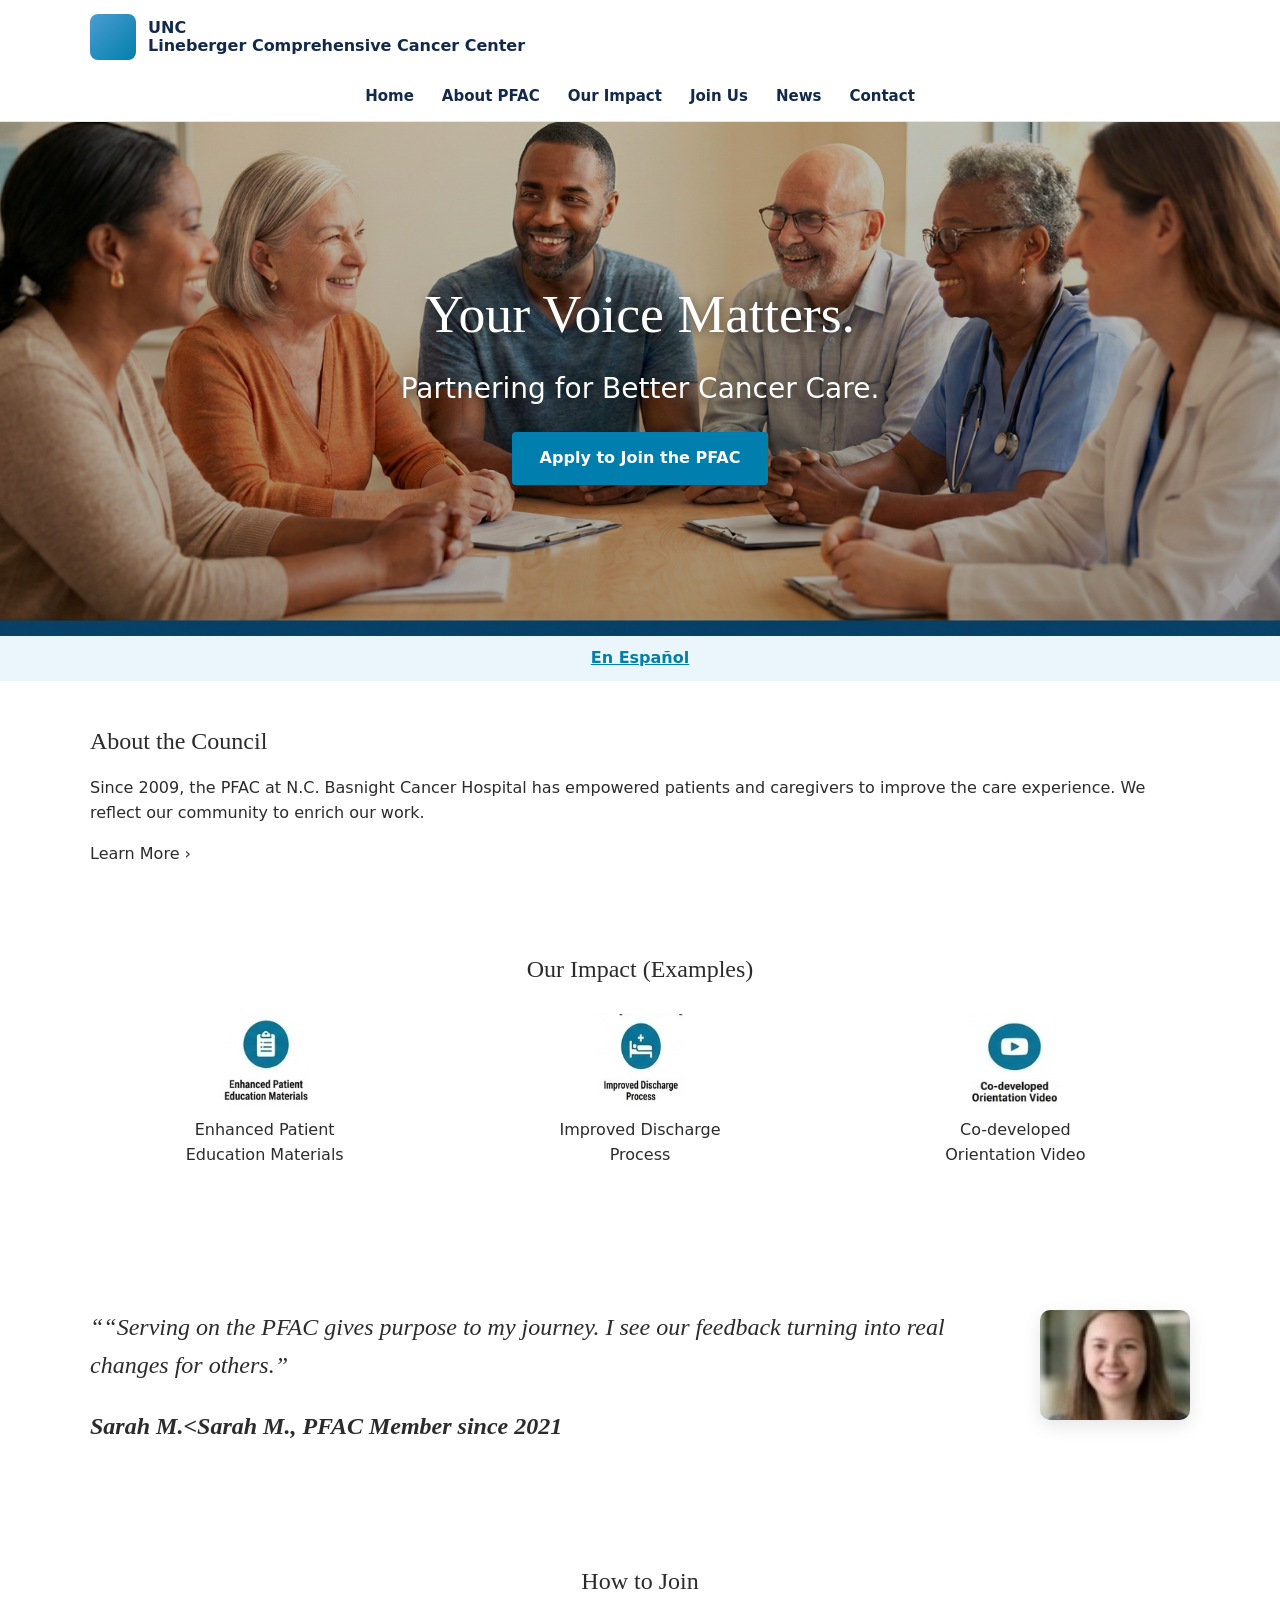
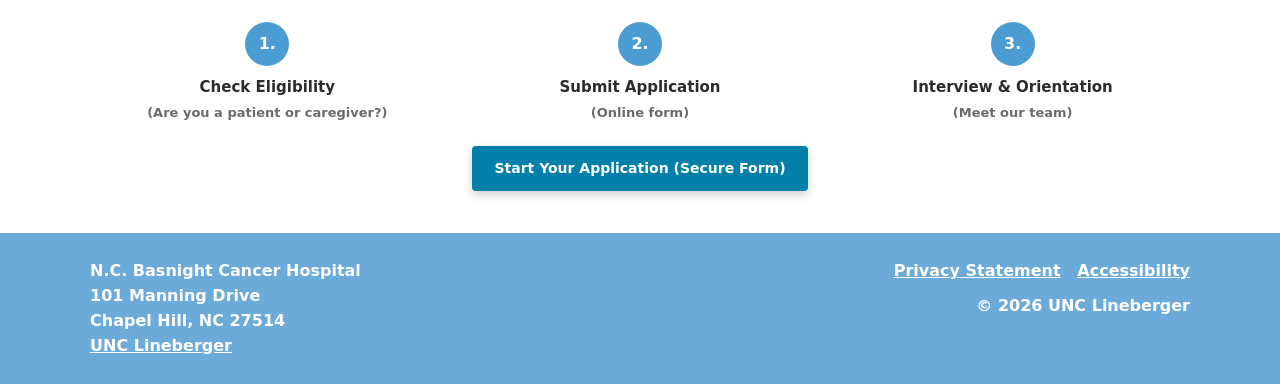
==== index.html @ 712aec74 "Add files via upload" ====
<!doctype html>
<html lang="en">
<head>
  <meta charset="utf-8" />
  <meta name="viewport" content="width=device-width, initial-scale=1" />
  <title>PFAC | UNC Lineberger Comprehensive Cancer Center</title>
  <link rel="stylesheet" href="assets/css/styles.css" />
</head>
<body>
  <header class="header">
    <div class="container">
      <div class="header__top">
        <div class="brand" aria-label="UNC Lineberger Comprehensive Cancer Center">
          <div class="brand__mark" aria-hidden="true"></div>
          <div class="brand__text">
            <div>UNC</div>
            <div class="brand__sub">Lineberger Comprehensive Cancer Center</div>
          </div>
        </div>
      </div>
    </div>
    <div class="nav">
      <div class="container">
        <ul>
          <li><a href="index.html">Home</a></li>
          <li><a href="about.html">About PFAC</a></li>
          <li><a href="impact.html">Our Impact</a></li>
          <li><a href="join.html">Join Us</a></li>
          <li><a href="news.html">News</a></li>
          <li><a href="contact.html">Contact</a></li>
        </ul>
      </div>
    </div>
  </header>

  <main>
    
<section class="hero" role="banner" aria-label="PFAC hero">
  <img class="hero__img" src="assets/img/hero-banner-hires.png" alt="Patients, caregivers, and clinicians meeting together" />
  <div class="hero__overlay"></div>
  <div class="hero__content">
    <h1>Your Voice Matters.</h1>
    <p>Partnering for Better Cancer Care.</p>
    <a class="hero__btn" href="join.html">Apply to Join the PFAC</a>
  </div>
</section>


    <div class="langbar">
      <div class="container">
        <a href="espanol.html">En Espa&ntilde;ol</a>
      </div>
    </div>

    <section class="section">
      <div class="container">
        <div class="about">
          <h2>About the Council</h2>
          <p>
            Since 2009, the PFAC at N.C. Basnight Cancer Hospital has empowered patients and caregivers to improve the care experience.
            We reflect our community to enrich our work.
          </p>
          <a class="link" href="about.html">Learn More &rsaquo;</a>
        </div>
      </div>
    </section>

    <section class="section" aria-label="Our impact examples">
      <div class="container">
        <h2 style="text-align:center">Our Impact (Examples)</h2>
        <div class="impact-grid">
          <a class="impact-card" href="impact.html#education">
            <div class="impact-icon"><img src="assets/img/icon-education.jpg" alt="Enhanced Patient Education Materials icon" /></div>
            <div class="impact-title">Enhanced Patient<br/>Education Materials</div>
          </a>
          <a class="impact-card" href="impact.html#discharge">
            <div class="impact-icon"><img src="assets/img/icon-discharge.jpg" alt="Improved Discharge Process icon" /></div>
            <div class="impact-title">Improved Discharge<br/>Process</div>
          </a>
          <a class="impact-card" href="impact.html#video">
            <div class="impact-icon"><img src="assets/img/icon-video.jpg" alt="Co-developed Orientation Video icon" /></div>
            <div class="impact-title">Co-developed<br/>Orientation Video</div>
          </a>
        </div>
      </div>
    </section>

    <section class="section section--light" aria-label="Member testimonial">
      <div class="container">
        <div class="testimonial">
          <div class="testimonial__quote">
            <p>
              &ldquo;<span id="pfac-quote">“Serving on the PFAC gives purpose to my journey. I see our feedback turning into real changes for others.&rdquo;
            ”</span></p>
            <div class="testimonial__who"><strong>Sarah M.<<span id="pfac-cite">/strong>, PFAC Member since 2021</span></div>
          </div>
          <div class="testimonial__image">
            <img id="pfac-photo" src="assets/img/members/sarah.jpg" alt="Photo of PFAC member Sarah" />
          </div>
        </div>
      </div>
    </section>

    <section class="section" aria-label="How to join">
      <div class="container">
        <h2 style="text-align:center">How to Join</h2>
        <div class="steps">
          <div class="step">
            <div class="step__num">1.</div>
            <h4>Check Eligibility</h4>
            <p>(Are you a patient or caregiver?)</p>
          </div>
          <div class="step">
            <div class="step__num">2.</div>
            <h4>Submit Application</h4>
            <p>(Online form)</p>
          </div>
          <div class="step">
            <div class="step__num">3.</div>
            <h4>Interview &amp; Orientation</h4>
            <p>(Meet our team)</p>
          </div>
        </div>
        <div style="text-align:center; margin-top:22px">
          <a class="btn" href="join.html">Start Your Application (Secure Form)</a>
        </div>
      </div>
    </section>
  </main>

  <footer class="footer">
    <div class="container">
      <div class="footer__grid">
        <div>
          <strong>N.C. Basnight Cancer Hospital</strong><br/>
          101 Manning Drive<br/>
          Chapel Hill, NC 27514<br/>
          <a href="index.html">UNC Lineberger</a>
        </div>
        <div class="footer__right">
          <div>
            <a href="privacy.html">Privacy Statement</a>&nbsp;&nbsp;
            <a href="accessibility.html">Accessibility</a>
          </div>
          <div style="margin-top:10px">&copy; 2026 UNC Lineberger</div>
        </div>
      </div>
    </div>
  </footer>

  <script src="assets/js/nav.js"></script>
  <script src="assets/js/member-rotator.js"></script>
</body>
</html>
---- assets/css/styles.css ----
:root{
  --carolina-blue:#4B9CD3;
  --deep-cerulean:#0280A9;
  --brand-navy:#13294B;
  --text:#2b2b2b;
  --muted:#6b6b6b;
  --light:#EAF6FB;
  --white:#ffffff;
  --shadow:0 6px 18px rgba(0,0,0,.10);
}

*{box-sizing:border-box}
html,body{margin:0;padding:0}

body{
  font-family: system-ui, -apple-system, Segoe UI, Roboto, Arial, sans-serif;
  color:var(--text);
  line-height:1.55;
  background:var(--white);
}

h1,h2,h3{
  margin:0 0 .5rem 0;
  font-family: Georgia, 'Times New Roman', Times, serif;
  font-weight:500;
}

a{color:inherit;text-decoration:none}

.container{
  width:min(1100px, calc(100% - 40px));
  margin:0 auto;
}

/* Header */
.header{
  background:var(--white);
  border-bottom:1px solid #e6e6e6;
}
.header__top{
  display:flex;
  align-items:center;
  gap:18px;
  padding:14px 0;
}
.brand{
  display:flex;
  align-items:center;
  gap:12px;
}
.brand__mark{
  width:46px;
  height:46px;
  border-radius:8px;
  background:linear-gradient(135deg, var(--carolina-blue), var(--deep-cerulean));
}
.brand__text{
  font-weight:600;
  color:var(--brand-navy);
  line-height:1.1;
}
.brand__text small{display:block; font-weight:500; color:var(--muted)}

.header__rule{
  height:3px;
  background:var(--carolina-blue);
}

.nav{
  display:flex;
  justify-content:center;
  padding:10px 0 12px 0;
}
.nav ul{
  margin:0;
  padding:0;
  list-style:none;
  display:flex;
  gap:28px;
  flex-wrap:wrap;
  align-items:center;
  justify-content:center;
}
.nav a{
  color:var(--brand-navy);
  font-weight:600;
  font-size:15px;
  padding:6px 0;
  border-bottom:2px solid transparent;
}
.nav a.is-active{border-bottom-color:var(--carolina-blue)}
.nav a:hover{color:var(--deep-cerulean)}

/* Hero */
.btn{
  display:inline-block;
  background:var(--deep-cerulean);
  color:#fff;
  font-weight:700;
  font-size:14px;
  padding:12px 22px;
  border-radius:4px;
  box-shadow:0 4px 10px rgba(0,0,0,.18);
}
.btn:hover{background:var(--carolina-blue)}

.langbar{
  background:var(--light);
  text-align:center;
  padding:10px 0;
}
.langbar a{color:var(--deep-cerulean); text-decoration:underline; font-weight:700}

/* Sections */
.section{padding:42px 0}
.section--tight{padding:34px 0}
.section__center{text-align:center}
.section__lead{max-width:760px; margin:0 auto; color:var(--text)}
.section__link{color:var(--deep-cerulean); font-weight:700; text-decoration:underline}

/* Impact */
.impact-grid{
  margin-top:26px;
  display:grid;
  grid-template-columns:repeat(3, minmax(0, 1fr));
  gap:26px;
  align-items:start;
}
.impact-card{
  text-align:center;
}
.impact-card img{
  width:92px;
  height:92px;
  display:block;
  margin:0 auto 12px auto;
}
.impact-card a{display:inline-block}
.impact-card h4{margin:0; font-size:14px; font-weight:800; line-height:1.25}

/* Testimonial band */
.band{
  background:linear-gradient(180deg, #d9eef8, #eaf6fb);
}
.testimonial{
  display:flex;
  align-items:center;
  justify-content:space-between;
  gap:24px;
  padding:34px 0;
}
.testimonial__quote{
  flex:2;
  font-family: Georgia, 'Times New Roman', Times, serif;
  font-size:clamp(18px, 2.2vw, 24px);
  font-style:italic;
}
.testimonial__cite{
  margin-top:10px;
  font-family: system-ui, -apple-system, Segoe UI, Roboto, Arial, sans-serif;
  font-style:normal;
  font-weight:800;
  font-size:14px;
}
.testimonial__image{
  flex:1;
  display:flex;
  justify-content:flex-end;
}
.testimonial__image img{
  width:150px;
  height:110px;
  border-radius:10px;
  object-fit:cover;
  box-shadow:var(--shadow);
}

/* Join steps */
.steps{
  margin-top:22px;
  display:grid;
  grid-template-columns:repeat(3, minmax(0, 1fr));
  gap:18px;
}
.step{
  text-align:center;
}
.step__num{
  width:44px;
  height:44px;
  margin:0 auto 10px auto;
  border-radius:50%;
  background:var(--carolina-blue);
  color:#fff;
  display:flex;
  align-items:center;
  justify-content:center;
  font-weight:800;
}
.step h4{margin:0; font-family: system-ui, -apple-system, Segoe UI, Roboto, Arial, sans-serif; font-weight:800; font-size:15px}
.step p{margin:4px 0 0 0; color:var(--muted); font-size:13px}

/* Footer */
.footer{
  background:#6CAAD9;
  color:#fff;
}
.footer__grid{
  display:flex;
  justify-content:space-between;
  gap:20px;
  padding:26px 0;
  flex-wrap:wrap;
}
.footer a{color:#fff; text-decoration:underline}
.footer__right{text-align:right}

/* Subpage */
.subhero{
  background:var(--light);
  padding:34px 0;
  border-bottom:1px solid #e6e6e6;
}
.subcontent{padding:38px 0; min-height:360px}

/* Responsive */
@media (max-width: 900px){
  .impact-grid{grid-template-columns:1fr;}
  .steps{grid-template-columns:1fr;}
  .testimonial{flex-direction:column; text-align:center;}
  .testimonial__image{justify-content:center;}
  .footer__right{text-align:left;}
  }


.hero{
  position:relative;
  width:100%;
  background:#000;
}


.hero__img{
  width:100%;
  height:auto;
  display:block;
}


.hero__overlay{
  position:absolute;
  inset:0;
  background:linear-gradient(rgba(0,0,0,0.25), rgba(0,0,0,0.35));
}


.hero__content{
  position:absolute;
  inset:0;
  display:flex;
  flex-direction:column;
  justify-content:center;
  align-items:center;
  text-align:center;
  color:#fff;
  padding:0 20px;
}


.hero__content h1{
  font-family: Georgia, 'Times New Roman', serif;
  font-size:clamp(34px, 4.2vw, 56px);
  margin:0 0 10px 0;
  color:#fff;
  text-shadow:0 2px 12px rgba(0,0,0,0.55);
}

.hero__content p{
  font-size:clamp(18px, 2.3vw, 28px);
  margin:0 0 22px 0;
  color:#fff;
  text-shadow:0 2px 12px rgba(0,0,0,0.55);
}

.hero__btn{
  background:#007FAE;
  color:#fff;
  padding:14px 28px;
  border-radius:4px;
  font-weight:700;
  box-shadow:0 8px 20px rgba(0,0,0,0.25);
}
.hero__btn:hover{ background:#4B9CD3; }
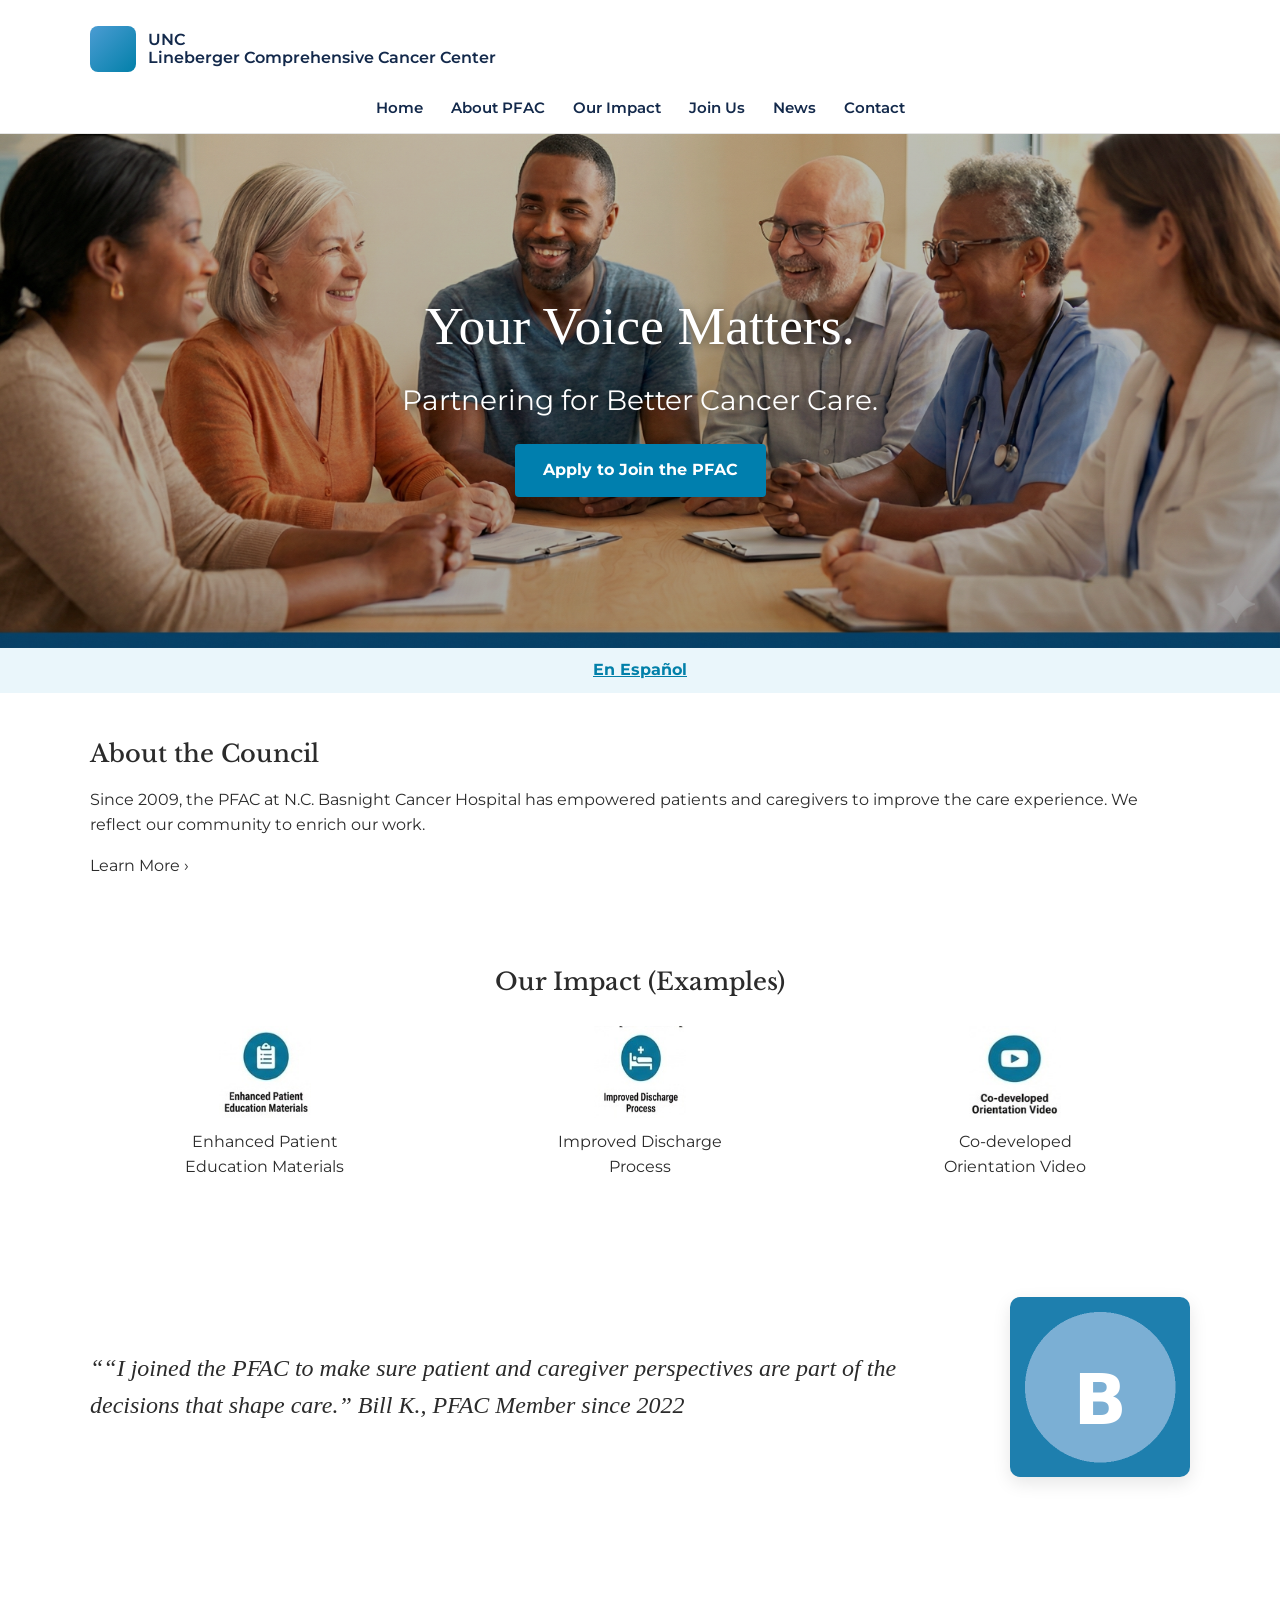
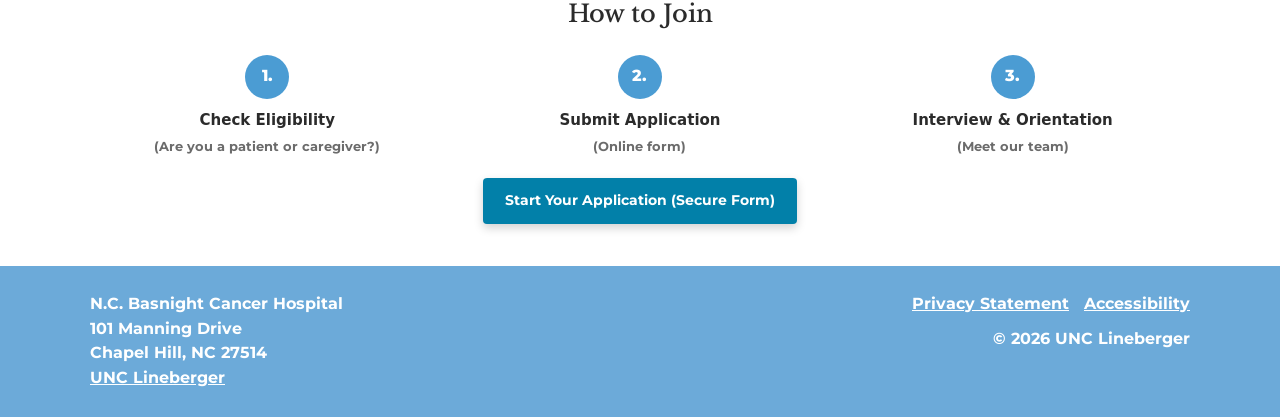
==== commit 23980fa1: "Add files via upload" ====
--- a/index.html
+++ b/index.html
@@ -5,6 +5,9 @@
   <meta name="viewport" content="width=device-width, initial-scale=1" />
   <title>PFAC | UNC Lineberger Comprehensive Cancer Center</title>
   <link rel="stylesheet" href="assets/css/styles.css" />
+  <link rel="preconnect" href="https://fonts.googleapis.com">
+  <link rel="preconnect" href="https://fonts.gstatic.com" crossorigin>
+  <link href="https://fonts.googleapis.com/css2?family=Libre+Baskerville:wght@400;700&family=Montserrat:wght@300;400;600;700&display=swap" rel="stylesheet">
 </head>
 <body>
   <header class="header">
@@ -91,8 +94,9 @@
           <div class="testimonial__quote">
             <p>
               &ldquo;<span id="pfac-quote">“Serving on the PFAC gives purpose to my journey. I see our feedback turning into real changes for others.&rdquo;
-            ”</span></p>
-            <div class="testimonial__who"><strong>Sarah M.<<span id="pfac-cite">/strong>, PFAC Member since 2021</span></div>
+            ”</span>
+<span id="pfac-cite"></span></p>
+            <div class="testimonial__who"><strong></span></div>
           </div>
           <div class="testimonial__image">
             <img id="pfac-photo" src="assets/img/members/sarah.jpg" alt="Photo of PFAC member Sarah" />
@@ -150,5 +154,6 @@
 
   <script src="assets/js/nav.js"></script>
   <script src="assets/js/member-rotator.js"></script>
+  <script src="assets/js/nav-toggle.js"></script>
 </body>
 </html>
--- a/assets/css/styles.css
+++ b/assets/css/styles.css
@@ -291,3 +291,132 @@
   box-shadow:0 8px 20px rgba(0,0,0,0.25);
 }
 .hero__btn:hover{ background:#4B9CD3; }
+
+
+/* ---------- Responsive enhancements (v8) ---------- */
+img { max-width: 100%; height: auto; }
+
+.container{
+  width: min(1100px, calc(100% - 32px));
+  margin-inline: auto;
+}
+
+/* Navigation toggle */
+nav.nav{ position: relative; }
+.nav__toggle{
+  display:none;
+  background:transparent;
+  border:0;
+  padding:10px 12px;
+  font-weight:700;
+  color: var(--brand-navy);
+  cursor:pointer;
+}
+.nav__toggle:focus{ outline:2px solid var(--carolina-blue); outline-offset:2px; }
+
+/* Wrap layouts gracefully */
+.impact-grid, .steps-grid, .footer-content{ flex-wrap: wrap; }
+
+.test-img img, #pfac-photo{
+  max-width: 180px;
+  width: 100%;
+  height: auto;
+}
+
+/* Tablet */
+@media (max-width: 900px){
+  nav ul{ gap: 16px; flex-wrap: wrap; }
+  .impact-grid{ justify-content: center; }
+}
+
+/* Mobile */
+@media (max-width: 768px){
+  .nav__toggle{ display:inline-flex; align-items:center; gap:8px; }
+  nav ul{
+    display:none !important;
+    flex-direction: column;
+    align-items: stretch;
+    gap: 10px;
+    padding: 12px 0 0 0;
+    margin: 0;
+  }
+  nav.is-open ul{ display:flex !important; }
+  nav ul li a{
+    display:block;
+    padding: 10px 8px;
+    border-radius: 6px;
+    background: rgba(234,246,251,0.75);
+  }
+
+  /* Hero */
+  .hero{ min-height: 320px; height:auto; }
+  .hero__btn, .btn{ width: 100%; max-width: 360px; }
+
+  /* Stack */
+  .impact-grid, .steps-grid, .test-container, .footer-content{
+    flex-direction: column !important;
+    align-items: center !important;
+    text-align: center !important;
+  }
+  .test-img{ justify-content:center !important; }
+  .footer-content > div{ width:100%; }
+}
+
+@media (max-width: 420px){
+  .hero__content h1{ font-size: 30px; }
+  .hero__content p{ font-size: 18px; }
+}
+
+/* slide-down animation */
+nav ul{
+  transition: all 0.3s ease;
+}
+nav.is-open ul{
+  animation: slideDown 0.3s ease forwards;
+}
+@keyframes slideDown{
+  from{ opacity:0; transform:translateY(-10px); }
+  to{ opacity:1; transform:translateY(0); }
+}
+
+
+/* ---------- UNC-like header spacing & typography (v3) ---------- */
+header{
+  padding-top: 12px;
+}
+.top-logo{
+  padding-bottom: 12px;
+  border-bottom-width: 4px; /* slightly heavier bar like UNC */
+}
+.top-logo img{
+  max-width: 360px;
+}
+nav{
+  padding: 12px 0 14px 0;
+}
+nav ul{
+  gap: 28px;
+}
+nav a{
+  font-size: 0.95rem;
+  letter-spacing: 0.2px;
+}
+
+/* Use Libre Baskerville for headings when present */
+h1,h2,h3{
+  font-family: 'Libre Baskerville', Georgia, 'Times New Roman', serif;
+}
+body{
+  font-family: 'Montserrat', system-ui, -apple-system, Segoe UI, Roboto, Arial, sans-serif;
+}
+
+/* ---------- Rotator fade ---------- */
+.pfac-fade{
+  opacity: 0;
+  transition: opacity 250ms ease;
+}
+.testimonial, .pfac-testimonial, .test-container{
+  transition: opacity 250ms ease;
+}
+
+.testimonial, .pfac-testimonial, .test-container{ opacity: 1; }
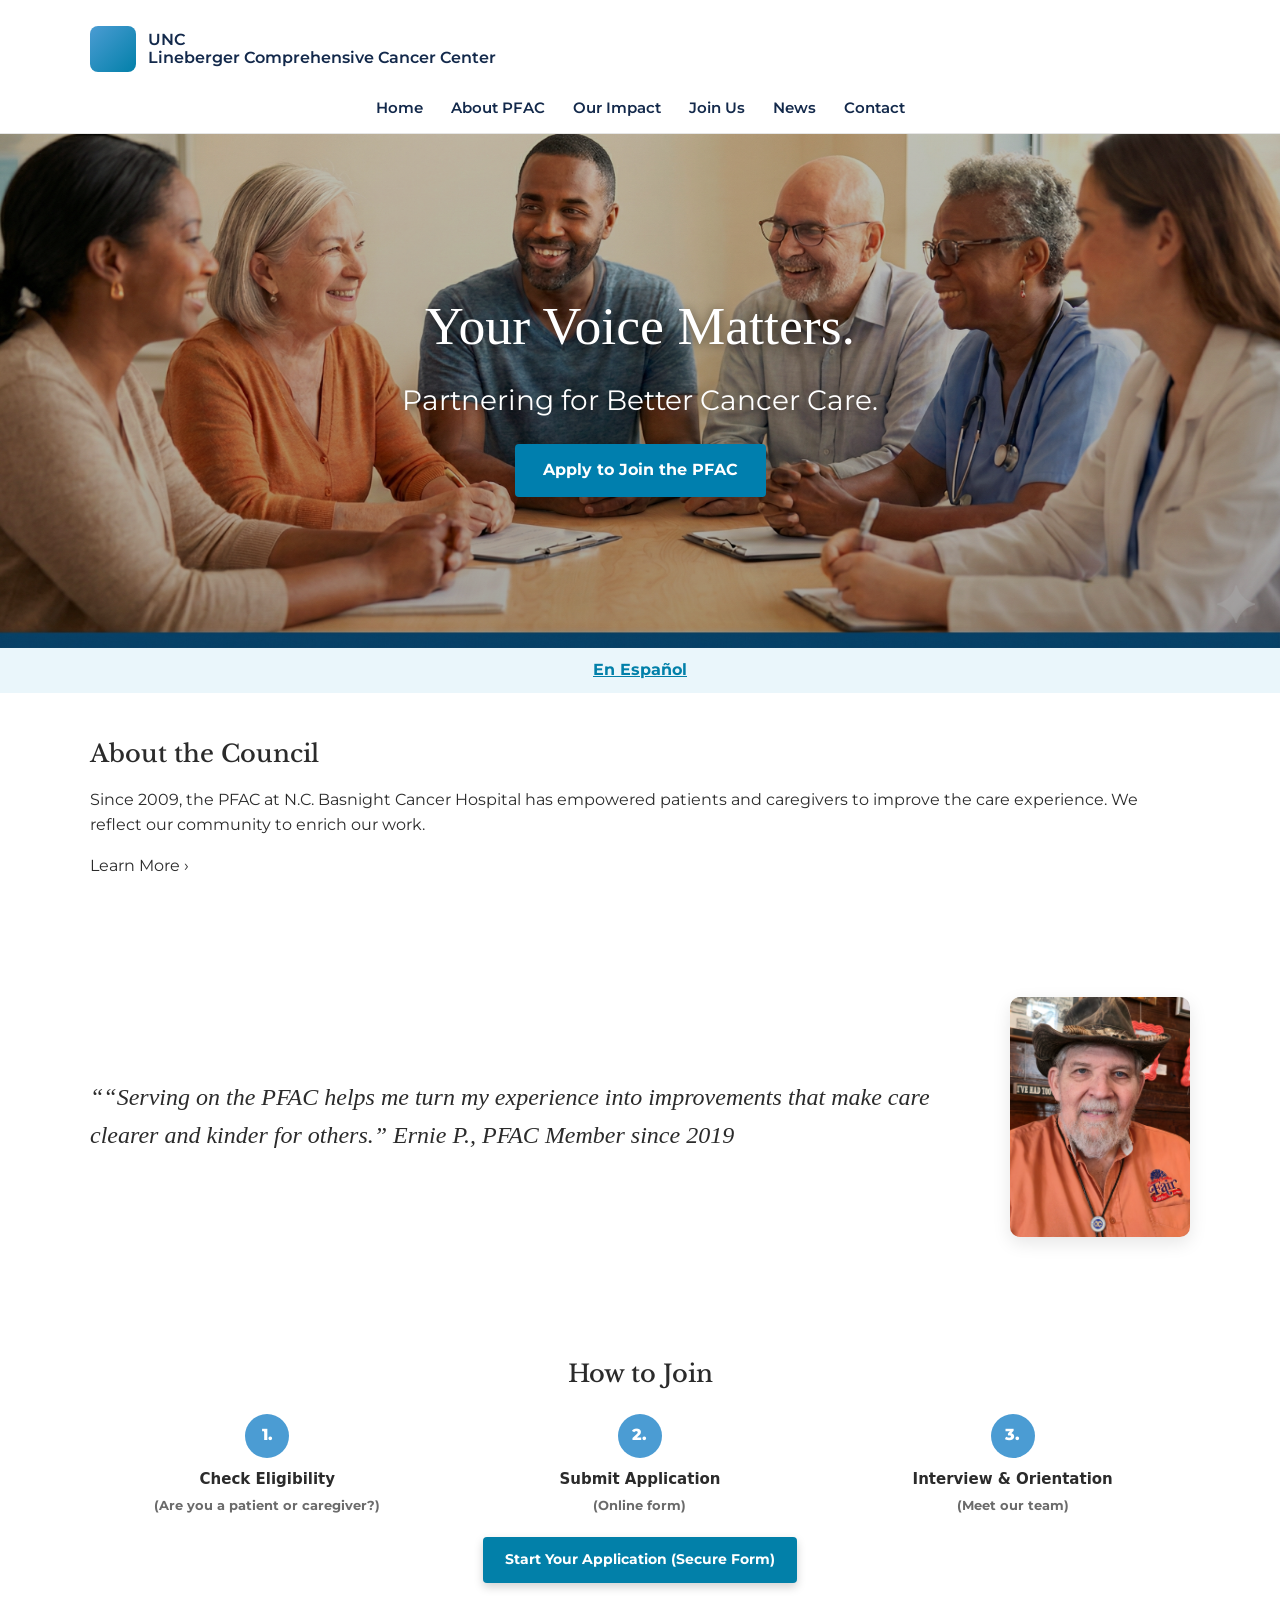
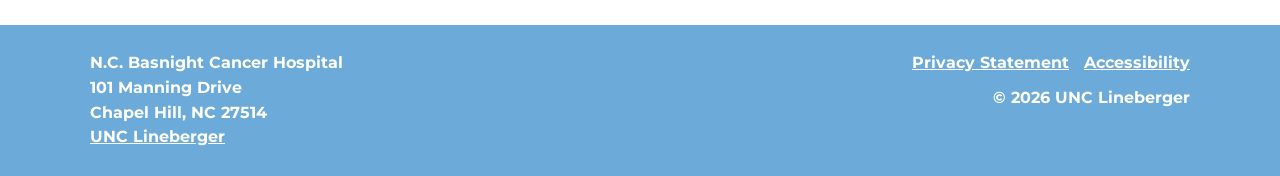
==== commit 4f10d026: "Update index.html" ====
--- a/index.html
+++ b/index.html
@@ -67,7 +67,7 @@
         </div>
       </div>
     </section>
-
+<!---
     <section class="section" aria-label="Our impact examples">
       <div class="container">
         <h2 style="text-align:center">Our Impact (Examples)</h2>
@@ -87,7 +87,7 @@
         </div>
       </div>
     </section>
-
+--->
     <section class="section section--light" aria-label="Member testimonial">
       <div class="container">
         <div class="testimonial">
